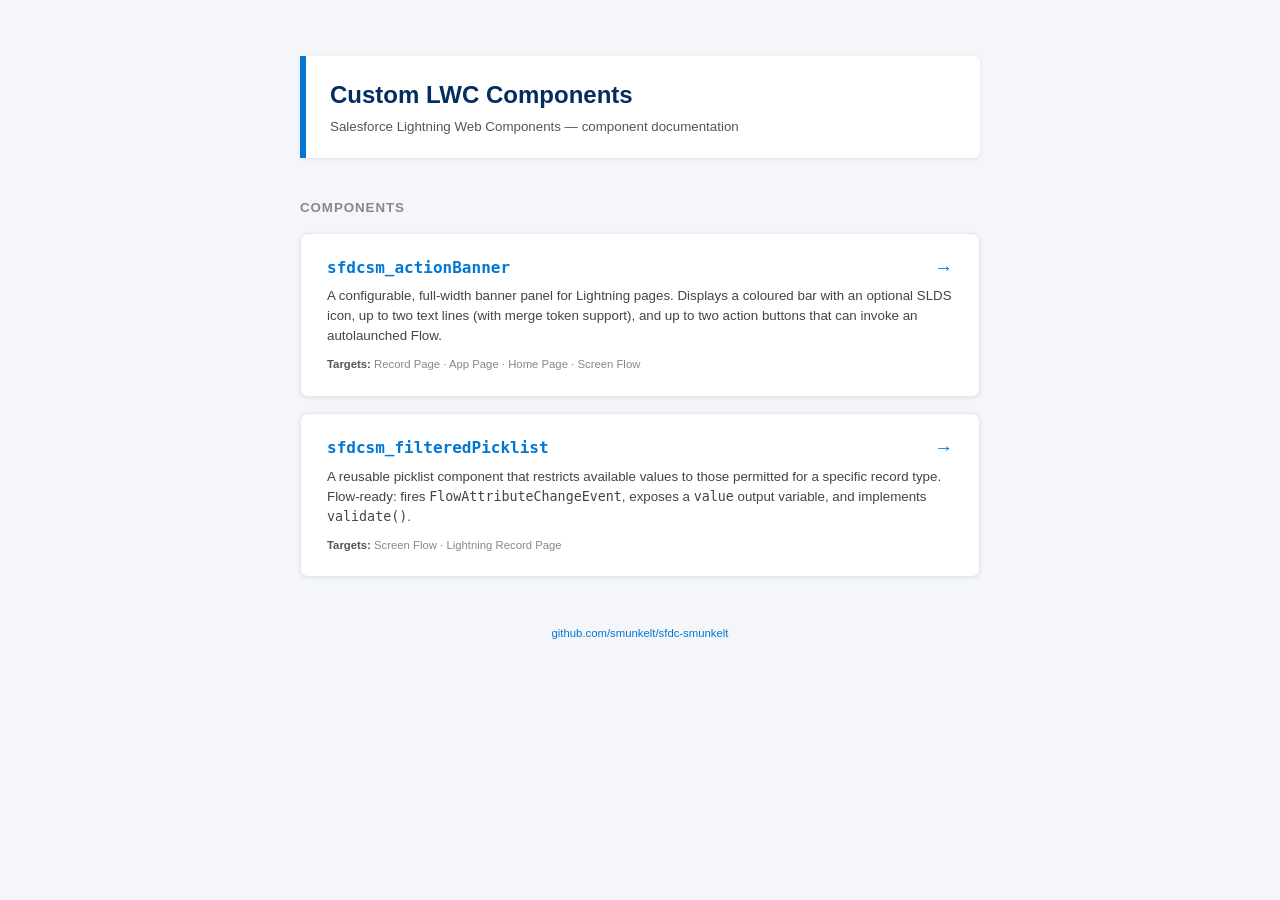
==== documentation/index.html @ 8c27ea34 "Changing documentation to a proper display" ====
<!DOCTYPE html>
<html lang="en">
<head>
  <meta charset="UTF-8" />
  <meta name="viewport" content="width=device-width, initial-scale=1.0" />
  <title>Custom LWC Components – Documentation</title>
  <style>
    *, *::before, *::after { box-sizing: border-box; margin: 0; padding: 0; }

    body {
      font-family: 'Segoe UI', Arial, sans-serif;
      font-size: 10.5pt;
      color: #1b1b1b;
      background: #f4f6f9;
      line-height: 1.55;
      min-height: 100vh;
    }

    .page {
      max-width: 760px;
      margin: 0 auto;
      padding: 56px 40px 80px;
    }

    .header {
      border-left: 6px solid #0176d3;
      padding: 20px 24px;
      margin-bottom: 40px;
      background: #fff;
      border-radius: 0 6px 6px 0;
      box-shadow: 0 1px 4px rgba(0,0,0,.08);
    }

    .header h1 {
      font-size: 18pt;
      font-weight: 700;
      color: #032d60;
      margin-bottom: 4px;
    }

    .header p {
      font-size: 10pt;
      color: #555;
    }

    h2 {
      font-size: 10pt;
      font-weight: 700;
      text-transform: uppercase;
      letter-spacing: 0.07em;
      color: #888;
      margin-bottom: 14px;
    }

    .card-list {
      display: flex;
      flex-direction: column;
      gap: 16px;
    }

    .card {
      background: #fff;
      border-radius: 8px;
      box-shadow: 0 1px 4px rgba(0,0,0,.08);
      padding: 22px 26px;
      text-decoration: none;
      color: inherit;
      display: block;
      border: 1px solid #e2eaf3;
      transition: box-shadow 0.15s, border-color 0.15s;
    }

    .card:hover {
      box-shadow: 0 4px 14px rgba(1,118,211,.13);
      border-color: #0176d3;
    }

    .card-name {
      font-size: 12pt;
      font-weight: 700;
      color: #0176d3;
      margin-bottom: 6px;
      font-family: 'Consolas', monospace;
    }

    .card-desc {
      font-size: 10pt;
      color: #444;
      line-height: 1.5;
      margin-bottom: 10px;
    }

    .card-targets {
      font-size: 8.5pt;
      color: #888;
    }

    .card-targets strong {
      color: #555;
    }

    .arrow {
      float: right;
      font-size: 14pt;
      color: #0176d3;
      margin-top: -2px;
    }

    footer {
      margin-top: 48px;
      font-size: 8.5pt;
      color: #aaa;
      text-align: center;
    }

    footer a {
      color: #0176d3;
      text-decoration: none;
    }
  </style>
</head>
<body>
  <div class="page">

    <div class="header">
      <h1>Custom LWC Components</h1>
      <p>Salesforce Lightning Web Components — component documentation</p>
    </div>

    <h2>Components</h2>

    <div class="card-list">

      <a class="card" href="sfdcsm_actionBanner-documentation.html">
        <span class="arrow">→</span>
        <div class="card-name">sfdcsm_actionBanner</div>
        <div class="card-desc">
          A configurable, full-width banner panel for Lightning pages. Displays a coloured bar with
          an optional SLDS icon, up to two text lines (with merge token support), and up to two
          action buttons that can invoke an autolaunched Flow.
        </div>
        <div class="card-targets"><strong>Targets:</strong> Record Page · App Page · Home Page · Screen Flow</div>
      </a>

      <a class="card" href="sfdcsm_filteredPicklist-documentation.html">
        <span class="arrow">→</span>
        <div class="card-name">sfdcsm_filteredPicklist</div>
        <div class="card-desc">
          A reusable picklist component that restricts available values to those permitted for a
          specific record type. Flow-ready: fires <code>FlowAttributeChangeEvent</code>, exposes a
          <code>value</code> output variable, and implements <code>validate()</code>.
        </div>
        <div class="card-targets"><strong>Targets:</strong> Screen Flow · Lightning Record Page</div>
      </a>

    </div>

    <footer>
      <a href="https://github.com/smunkelt/sfdc-smunkelt">github.com/smunkelt/sfdc-smunkelt</a>
    </footer>

  </div>
</body>
</html>
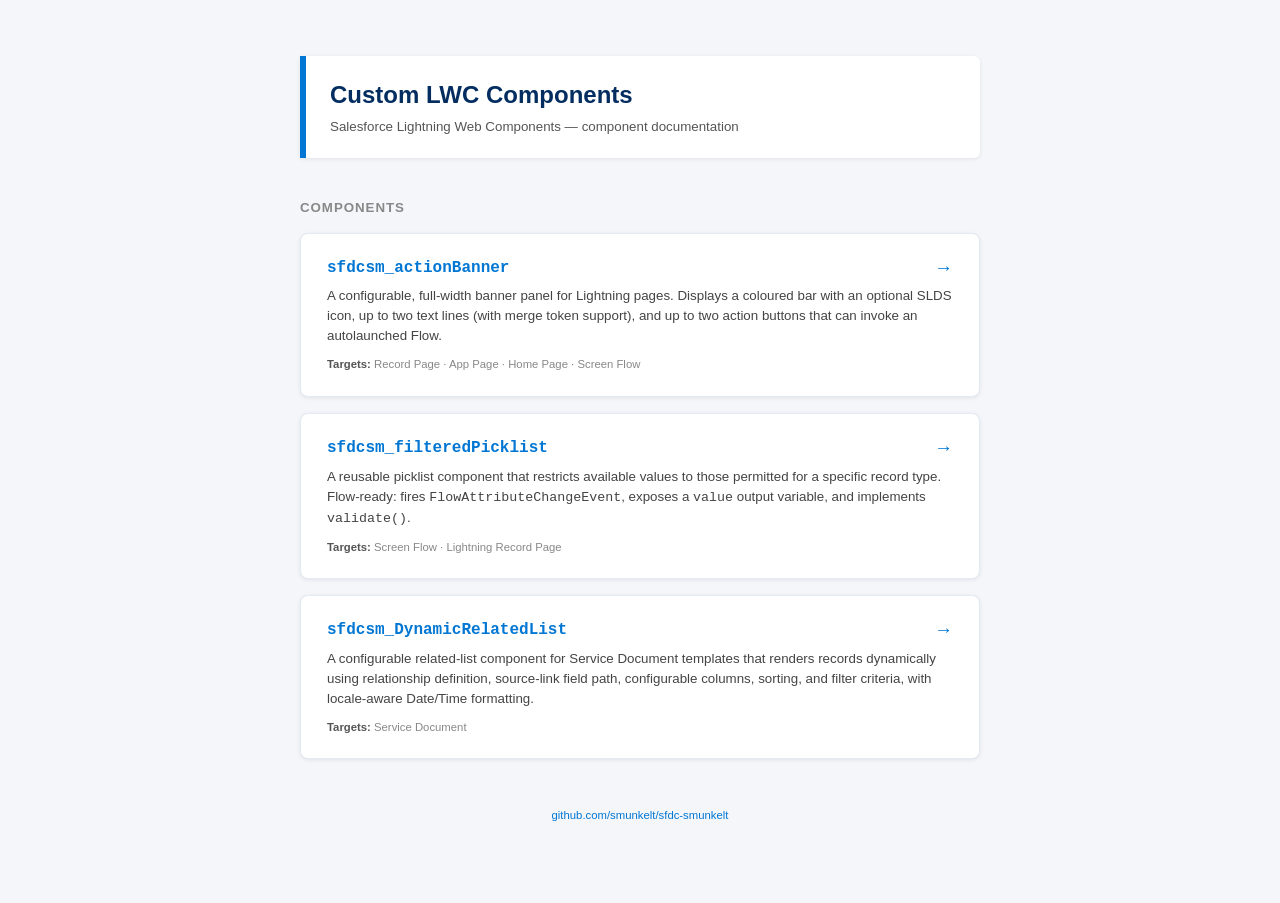
==== commit 90abb60f: "Updated documentation" ====
--- a/documentation/index.html
+++ b/documentation/index.html
@@ -153,6 +153,17 @@
         <div class="card-targets"><strong>Targets:</strong> Screen Flow · Lightning Record Page</div>
       </a>
 
+      <a class="card" href="sfdcsm_dynamicRelatedList-documentation.html">
+        <span class="arrow">→</span>
+        <div class="card-name">sfdcsm_DynamicRelatedList</div>
+        <div class="card-desc">
+          A configurable related-list component for Service Document templates that renders records
+          dynamically using relationship definition, source-link field path, configurable columns,
+          sorting, and filter criteria, with locale-aware Date/Time formatting.
+        </div>
+        <div class="card-targets"><strong>Targets:</strong> Service Document</div>
+      </a>
+
     </div>
 
     <footer>
